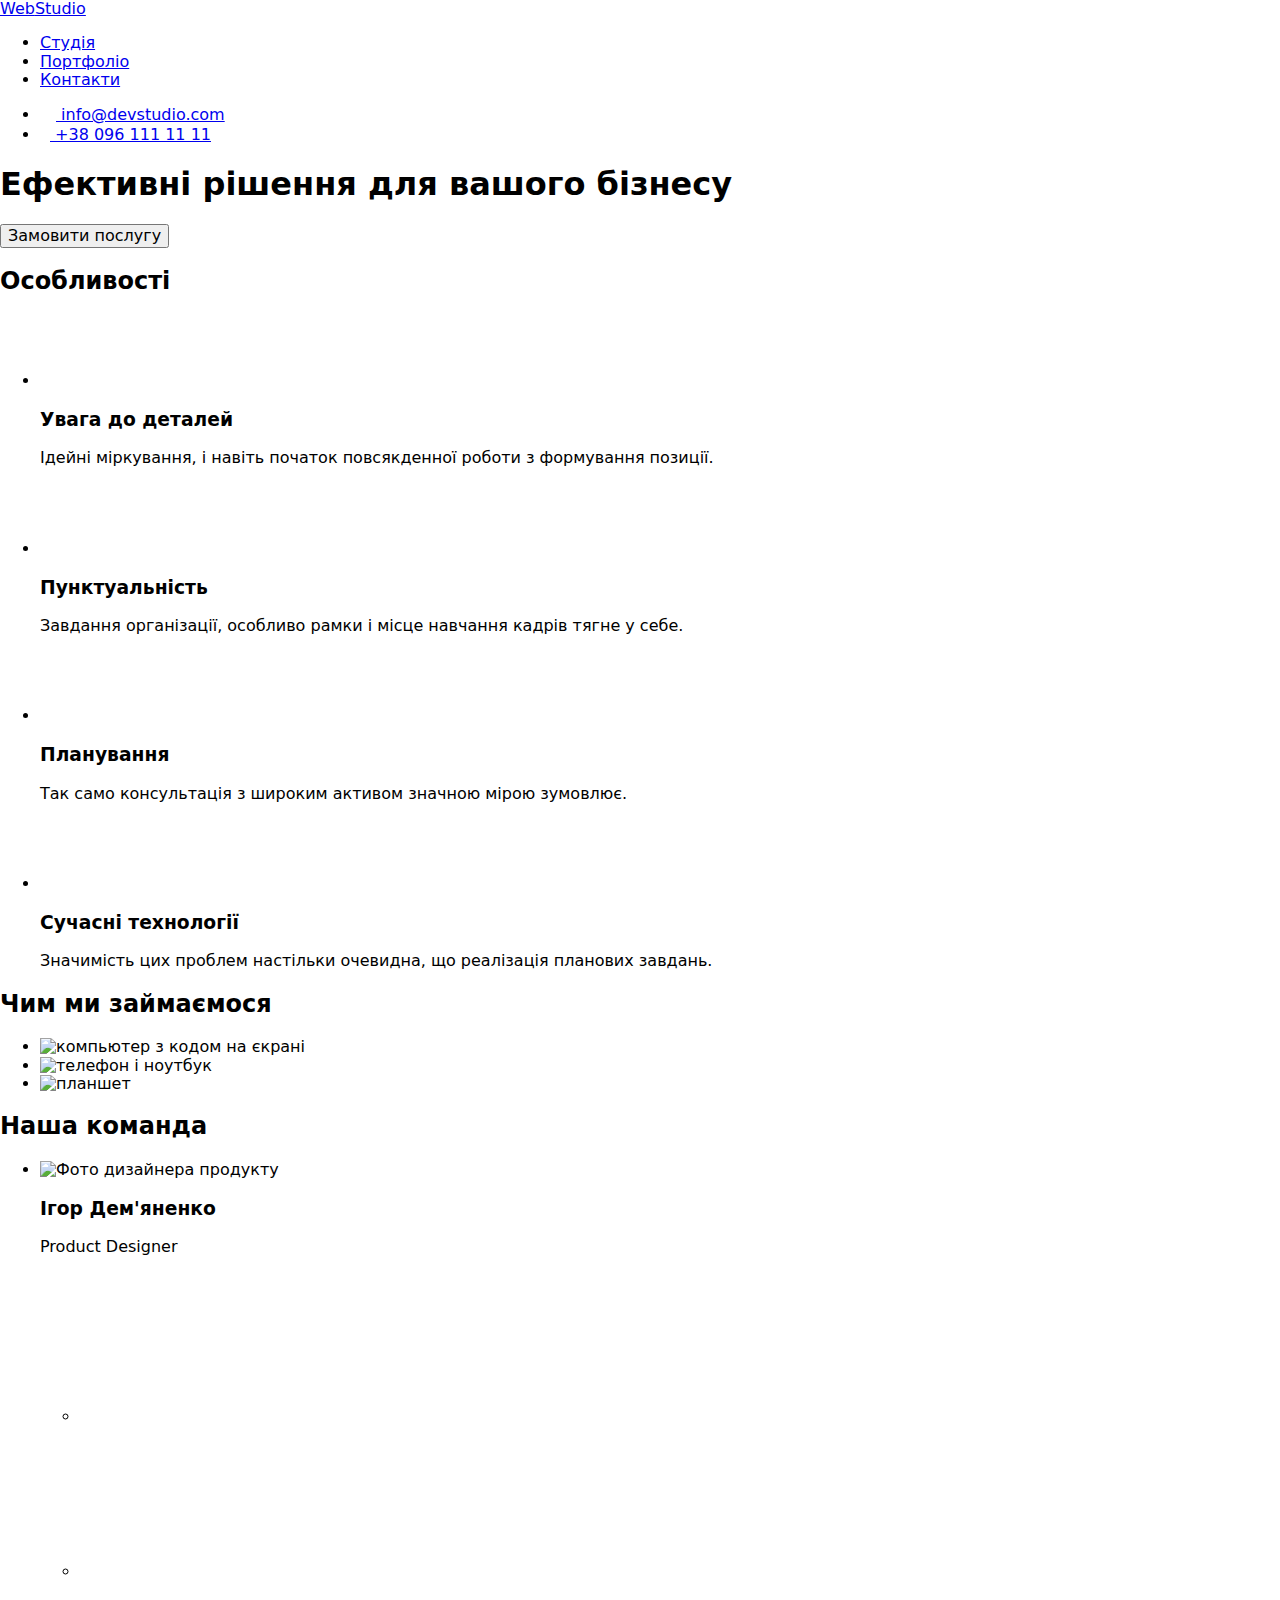
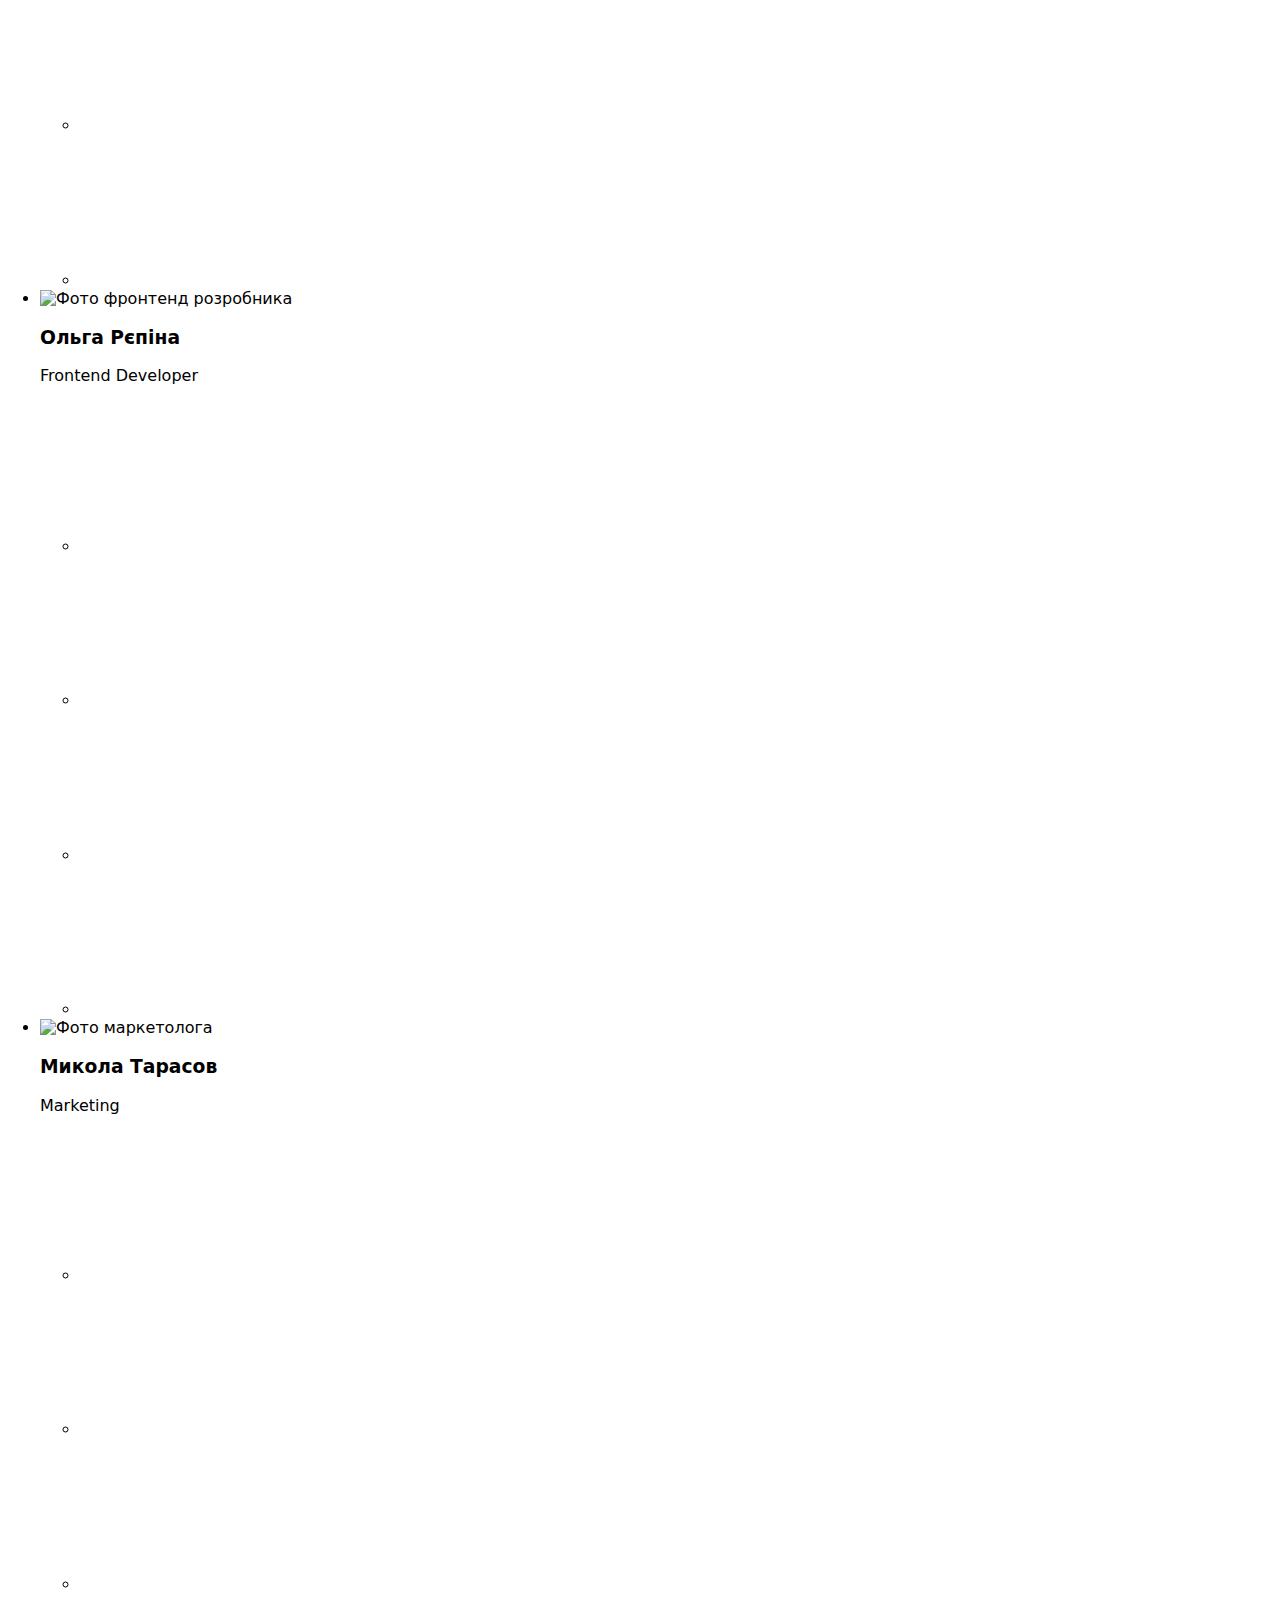
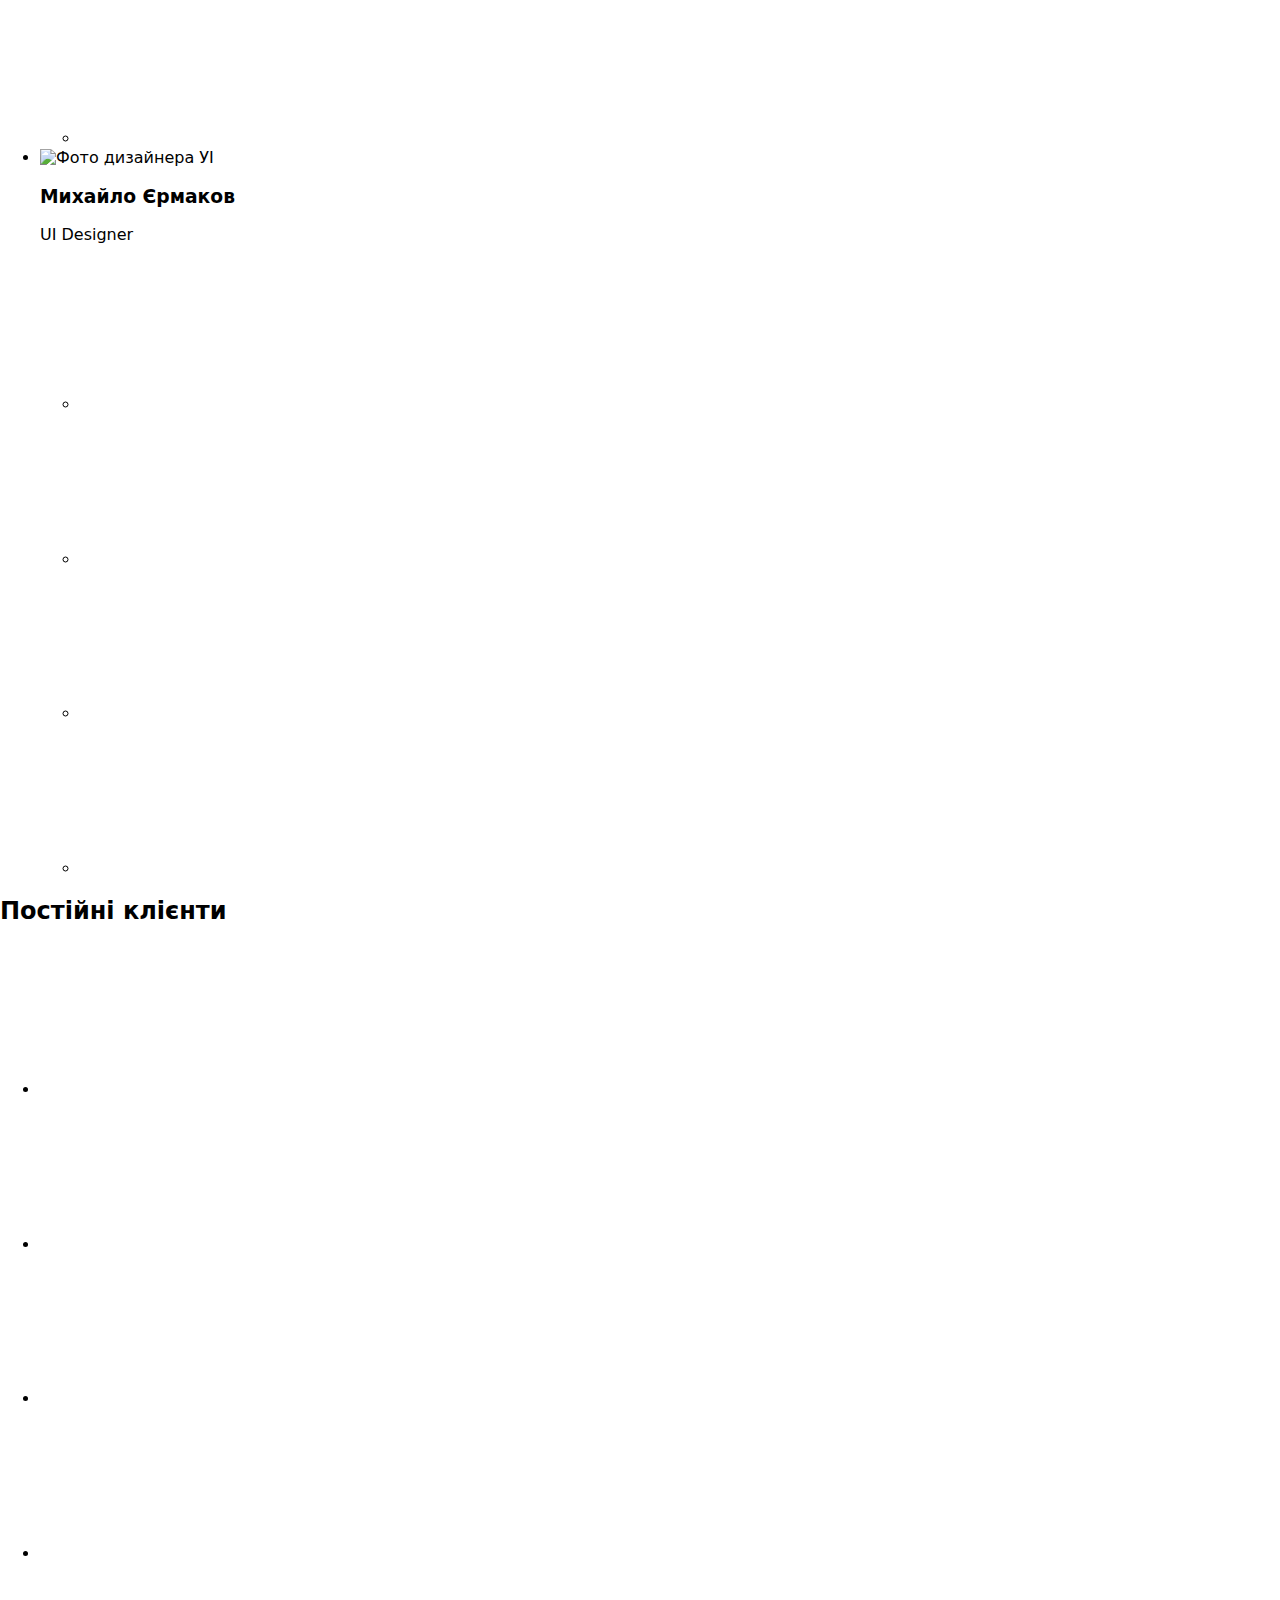
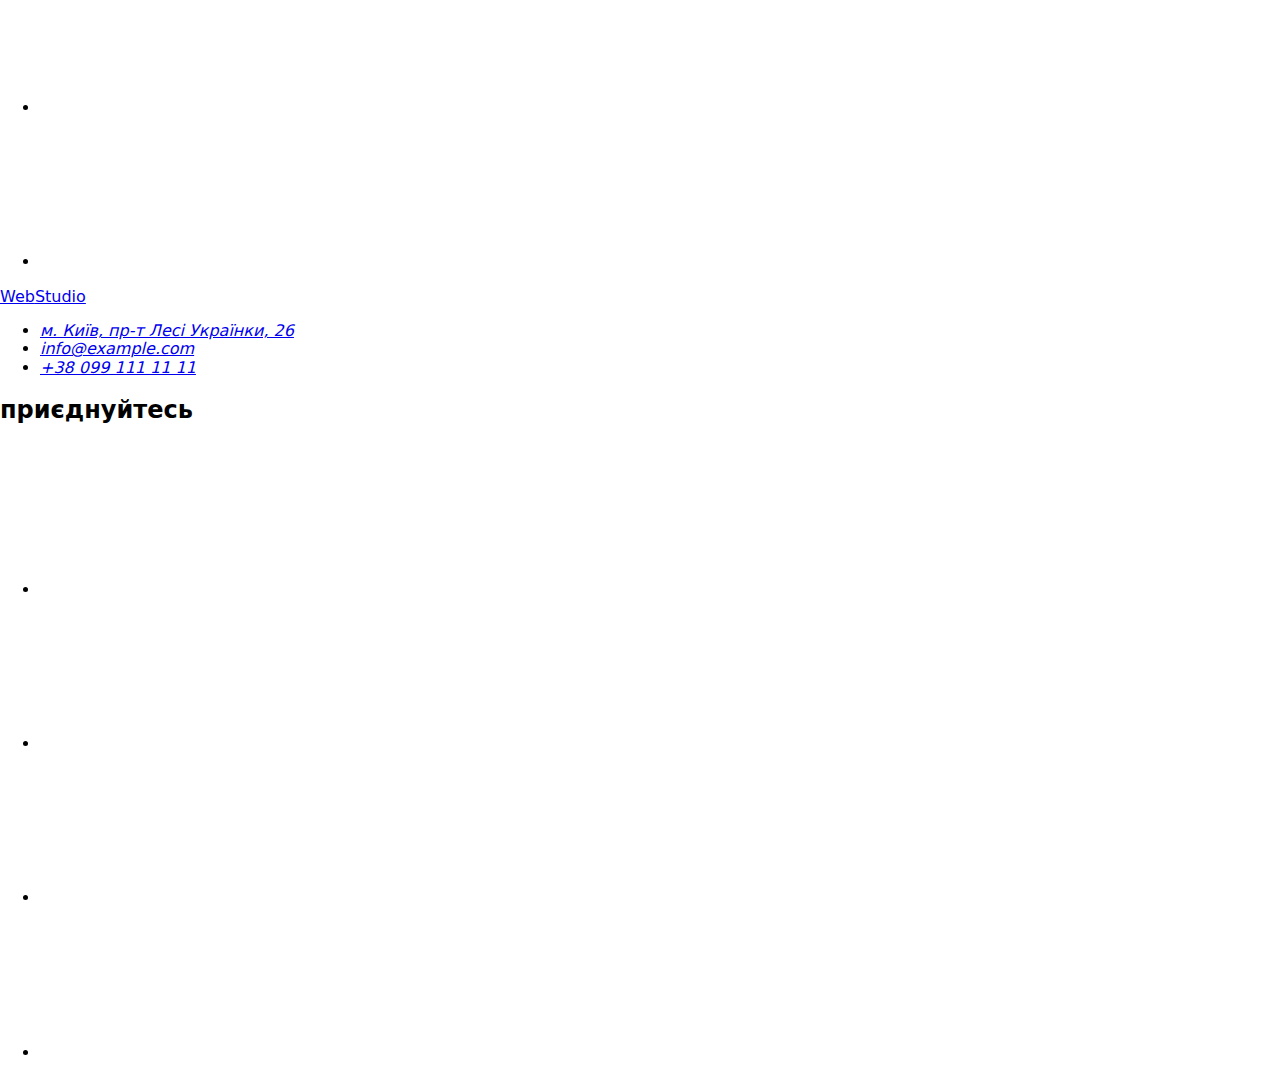
==== index.html @ 5a00d7b2 "Add files via upload" ====
<!DOCTYPE html>
<html lang="uk">
<head>
    <meta charset="UTF-8">
    <meta http-equiv="X-UA-Compatible" content="IE=edge">
    <meta name="viewport" content="width=device-width, initial-scale=1.0">
    <title>Web-studio (Version 2.1)</title>
    <link rel="preconnect" href="https://fonts.googleapis.com">
    <link rel="preconnect" href="https://fonts.gstatic.com" crossorigin>
    <link href="https://fonts.googleapis.com/css2?family=Raleway:wght@700&family=Roboto:wght@400;500;700;900&display=swap" rel="stylesheet">
    <link rel="stylesheet" href="https://cdn.jsdelivr.net/npm/modern-normalize@1.1.0/modern-normalize.min.css">
    <link rel="stylesheet" href="./css/styles.css">
</head>
<body>
    <header class="header-studio">
        <div class="container main-nav">
            <nav class="page-nav">
            <a href="./index.html" class="logo-link logo-header" lang="en">
                <span class="logo-span">Web</span>Studio
            </a>
            <ul class="site-nav list">
                <li class="list-link"> <a href="./index.html" class="link current">Студія</a> </li>
                <li class="list-link"> <a href="./portfolio.html" class="link">Портфоліо</a> </li>
                <li class="list-link"> <a href="#" class="link">Контакти</a> </li>
            </ul>
            </nav>
            <ul class="site-nav list">
                <li class="list-link">
                    <a href="mailo:info@devstudio.com" class="link list-nav">
                        <svg width="16" height="12">
                        <use href="./images/icons.svg#icon-envelope" aria-label="іконка конвертик"></use>
                    </svg>
                    info@devstudio.com
                    </a>
                </li>
                <li class="list-link">
                    <a href="tel:+380961111111" class="link list-nav">
                        <svg width="10" height="16">
                        <use href="./images/icons.svg#icon-smartphone" aria-label="іконка смартфон"></use>
                    </svg> +38 096 111 11 11
                    </a>
                </li>
            </ul>
        </div>
     
    </header>
    <main>
        <section class="hero">
            <div class="container">    
            <h1 class="title">Ефективні рішення для вашого бізнесу</h1>
            <button type="button" class="title-button">Замовити послугу</button>
        </div>    
        </section>
        <!-- Особливості (заголовок відсутній на макеті,схований в css -селектор .visually-hidden) -->
        <section class="section">
            <div class="container">
            <h2 class="section-title visually-hidden">Особливості</h2>
            <ul class="list list-do">
                <li class="list-feature"> 
                    <div class="featuare-icon">
                    <svg class="fetuare-list-icon" width="70" height="70">
                        <use href="./images/icons.svg#icon-antenna" aria-label="іконка антена"></use>
                    </svg>
                    </div>
                    <h3 class="list-title">Увага до деталей</h3>
                    <p class="list-text">
                        Ідейні міркування, і навіть початок повсякденної роботи з формування позиції.
                    </p>
                </li>
                <li class="list-feature">
                    <div class="featuare-icon">
                    <svg class="fetuare-list-icon" width="70" height="70">
                        <use href="./images/icons.svg#icon-clock" aria-label="іконка часи"></use>
                    </svg>
                    </div>
                    <h3 class="list-title">Пунктуальність</h3>
                    <p class="list-text">
                        Завдання організації, особливо рамки і місце навчання кадрів тягне у себе.
                    </p>
                </li>
                <li class="list-feature">
                    <div class="featuare-icon">
                    <svg class="fetuare-list-icon" width="70" height="70">
                        <use href="./images/icons.svg#icon-diagram" aria-label="іконка антена"></use>
                    </svg>
                    </div>
                    <h3 class="list-title">Планування</h3>
                    <p class="list-text">
                        Так само консультація з широким активом значною мірою зумовлює.
                    </p>
                </li>
                <li class="list-feature">
                    <div class="featuare-icon">
                    <svg class="fetuare-list-icon" width="70" height="70">
                        <use href="./images/icons.svg#icon-astronaut" aria-label="іконка астронавт"></use>
                    </svg>
                    </div>
                    <h3 class="list-title">Сучасні технології</h3>
                    <p class="list-text">
                        Значимість цих проблем настільки очевидна, що реалізація планових завдань.
                    </p>
                </li>
            </ul>
            </div>
        </section>
        <!-- Чим займаємося -->
        <section class="section section-do">
            <div class="container">
            <h2 class="section-title">Чим ми займаємося</h2>
            <ul class="list list-do">
                <li class="list-photo">
                    <img src="./images/imgbox1.jpg" alt="компьютер з кодом на єкрані" width="370">
                </li>
                <li class="list-photo">
                    <img src="./images/box2.jpg" alt="телефон і ноутбук" width="370">
                </li>
                <li class="list-photo">
                    <img src="./images/box3.jpg" alt="планшет" width="370">
                </li>
            </ul>
            </div>
        </section>
        <!-- Наша команда -->
        <section class="section section-team">
            <div class="container">
            <h2 class="section-title">Наша команда</h2>
            <ul class="list list-do">
                <li class="list-team">
                        <img src="./images/demjanenko.jpg" alt="Фото дизайнера продукту" width="270">
                        <div class="list-name">
                            <h3 class="list-title-team">Ігор Дем'яненко</h3>
                             <p class="list-text-team" lang="en">Product Designer</p>
                             <ul class="social-list list">
                                <li class="social-list-item">
                                    <a href="#" class="social-list-link">
                                        <svg>
                                            <use href="./images/icons.svg#icon-instagram" aria-label="іконка інстаграма"></use>
                                        </svg>
                                    </a>
                                </li>
                                <li class="social-list-item">
                                    <a href="#" class="social-list-link">
                                        <svg>
                                            <use href="./images/icons.svg#icon-twiter" aria-label="іконка твітера"></use>
                                        </svg>
                                    </a>    
                                </li>
                                <li class="social-list-item">
                                    <a href="#" class="social-list-link">
                                        <svg>
                                            <use href="./images/icons.svg#icon-facebook" aria-label="іконка фейсбука"></use>
                                        </svg>
                                    </a>    
                                </li>
                                <li class="social-list-item">
                                    <a href="#" class="social-list-link">
                                        <svg>
                                            <use href="./images/icons.svg#icon-linkedin" aria-label="іконка линкедіна"></use>
                                        </svg>
                                    </a>    
                                </li>
                             </ul>
                        </div>
                </li>
                <li class="list-team">
                        <img src="./images/repina.jpg" alt="Фото фронтенд розробника" width="270">
                        <div class="list-name">
                            <h3 class="list-title-team">Ольга Рєпіна</h3>
                            <p class="list-text-team" lang="en">Frontend Developer</p>
                            <ul class="social-list list">
                                <li class="social-list-item">
                                    <a href="#" class="social-list-link">
                                        <svg class="social-icon">
                                            <use href="./images/icons.svg#icon-instagram"></use>
                                        </svg>
                                    </a>
                                </li>
                                <li class="social-list-item">
                                    <a href="#" class="social-list-link">
                                        <svg class="social-icon">
                                            <use href="./images/icons.svg#icon-twiter"></use>
                                        </svg>
                                    </a>    
                                </li>
                                <li class="social-list-item">
                                    <a href="#" class="social-list-link">
                                        <svg class="social-icon">
                                            <use href="./images/icons.svg#icon-facebook"></use>
                                        </svg>
                                    </a>    
                                </li>
                                <li class="social-list-item">
                                    <a href="#" class="social-list-link">
                                        <svg class="social-icon">
                                            <use href="./images/icons.svg#icon-linkedin"></use>
                                        </svg>
                                    </a>    
                                </li>
                             </ul>
                        </div>
                </li>
                <li class="list-team">
                        <img src="./images/tarasov.jpg" alt="Фото маркетолога" width="270">
                        <div class="list-name">
                            <h3 class="list-title-team">Микола Тарасов</h3>
                            <p class="list-text-team" lang="en">Marketing</p>
                             <ul class="social-list list">
                                <li class="social-list-item">
                                    <a href="#" class="social-list-link">
                                        <svg class="social-icon">
                                            <use href="./images/icons.svg#icon-instagram"></use>
                                        </svg>
                                    </a>
                                </li>
                                <li class="social-list-item">
                                    <a href="#" class="social-list-link">
                                        <svg class="social-icon">
                                            <use href="./images/icons.svg#icon-twiter"></use>
                                        </svg>
                                    </a>    
                                </li>
                                <li class="social-list-item">
                                    <a href="#" class="social-list-link">
                                        <svg class="social-icon">
                                            <use href="./images/icons.svg#icon-facebook"></use>
                                        </svg>
                                    </a>    
                                </li>
                                <li class="social-list-item">
                                    <a href="#" class="social-list-link">
                                        <svg class="social-icon">
                                            <use href="./images/icons.svg#icon-linkedin"></use>
                                        </svg>
                                    </a>    
                                </li>
                             </ul>                            
                        </div>
                </li>
                <li class="list-team">
                        <img src="./images/ermakov.jpg" alt="Фото дизайнера УІ" width="270">
                        <div class="list-name">
                            <h3 class="list-title-team">Михайло Єрмаков</h3>
                            <p class="list-text-team" lang="en">UI Designer</p>
                             <ul class="social-list list">
                                <li class="social-list-item">
                                    <a href="#" class="social-list-link">
                                        <svg class="social-icon">
                                            <use href="./images/icons.svg#icon-instagram"></use>
                                        </svg>
                                    </a>
                                </li>
                                <li class="social-list-item">
                                    <a href="#" class="social-list-link">
                                        <svg class="social-icon">
                                            <use href="./images/icons.svg#icon-twiter"></use>
                                        </svg>
                                    </a>    
                                </li>
                                <li class="social-list-item">
                                    <a href="#" class="social-list-link">
                                        <svg class="social-icon">
                                            <use href="./images/icons.svg#icon-facebook"></use>
                                        </svg>
                                    </a>    
                                </li>
                                <li class="social-list-item">
                                    <a href="#" class="social-list-link">
                                        <svg class="social-icon">
                                            <use href="./images/icons.svg#icon-linkedin"></use>
                                        </svg>
                                    </a>    
                                </li>
                             </ul>                            
                        </div>
                </li>
            </ul>
            </div>
        </section>
        <!-- Постійні кліенти -->
        <section class="section">
            <div class="container">
                <h2 class="section-title">Постійні клієнти</h2>
                <ul class="list list-do">
                    <li class="list-client-icon">
                        <a href="#" class="link-icon-client">
                            <svg class="client-ikon">
                                <use href="./images/icons.svg#icon-client1" aria-label="іконка кліента"></use>
                            </svg>
                        </a>
                    </li>
                    <li class="list-client-icon">
                        <a href="#" class="link-icon-client">
                            <svg class="client-ikon">
                                <use href="./images/icons.svg#icon-client2" aria-label="іконка кліента"></use>
                            </svg>
                        </a>
                    </li>
                    <li class="list-client-icon">
                        <a href="#" class="link-icon-client">
                            <svg class="client-ikon">
                                <use href="./images/icons.svg#icon-client3" aria-label="іконка кліента"></use>
                            </svg>
                        </a>
                    </li>
                    <li class="list-client-icon">
                        <a href="#" class="link-icon-client">
                            <svg class="client-ikon">
                                <use href="./images/icons.svg#icon-client4" aria-label="іконка кліента"></use>
                            </svg>
                        </a>
                    </li>
                    <li class="list-client-icon">
                        <a href="#" class="link-icon-client">
                            <svg class="client-ikon">
                                <use href="./images/icons.svg#icon-client5" aria-label="іконка кліента"></use>
                            </svg>
                        </a>
                    </li>
                    <li class="list-client-icon">
                        <a href="#" class="link-icon-client">
                            <svg class="client-ikon">
                                <use href="./images/icons.svg#icon-client6" aria-label="іконка кліента"></use>
                            </svg>
                        </a>
                    </li>
                </ul>
            </div>
        </section>
    </main>
    <footer class="footer">
        <div class="container content-footer">
            <!-- <div class="content-footer">   -->
                <div>
                    <a href="./index.html" class="logo-link logo-footer" lang="en">
                        <span class="logo-text"><span class="logo-span">Web</span>Studio</span>
                    </a>
                    <address>
                        <ul class="list">
                            <li class="list-link-footer">
                                <a href="https://goo.gl/maps/eBPXnMXbjHiN4jMv5" target="_blank" rel="noopener noreferrer nofollow" class="link-address mail-address">
                                м. Київ, пр-т Лесі Українки, 26</a>
                                
                            </li>
                            <li class="list-link-footer">
                                <a href="mailto:info@example.com" class="link-address link-address-active">info@example.com</a> 
                            </li>
                            <li class="list-link-footer">
                                <a href="tel:+380991111111" class="link-address link-address-active">+38 099 111 11 11</a>
                            </li>
                        </ul>                                                    
                    </address>
                </div>
                <div>
                    <h2 class="social-net-title">приєднуйтесь</h2>
                    <ul class="social-list-footer list">
                    <li class="social-list-item">
                        <a href="#" class="social-link-footer">
                            <svg class="social-icon-footer">
                                <use href="./images/icons.svg#icon-instagram"></use>
                            </svg>
                        </a>
                    </li>
                    <li class="social-list-item">
                        <a href="#" class="social-link-footer">
                            <svg class="social-icon-footer">
                                <use href="./images/icons.svg#icon-twiter"></use>
                            </svg>
                        </a>    
                    </li>
                    <li class="social-list-item">
                        <a href="#" class="social-link-footer">
                            <svg class="social-icon-footer">
                                <use href="./images/icons.svg#icon-facebook"></use>
                            </svg>
                        </a>    
                    </li>
                    <li class="social-list-item">
                        <a href="#" class="social-link-footer">
                            <svg class="social-icon-footer">
                                <use href="./images/icons.svg#icon-linkedin"></use>
                            </svg>
                        </a>    
                    </li>
                    </ul>                            
                </div>
            <!-- </div> -->
        </div> 
    </footer>
</body>
</html>
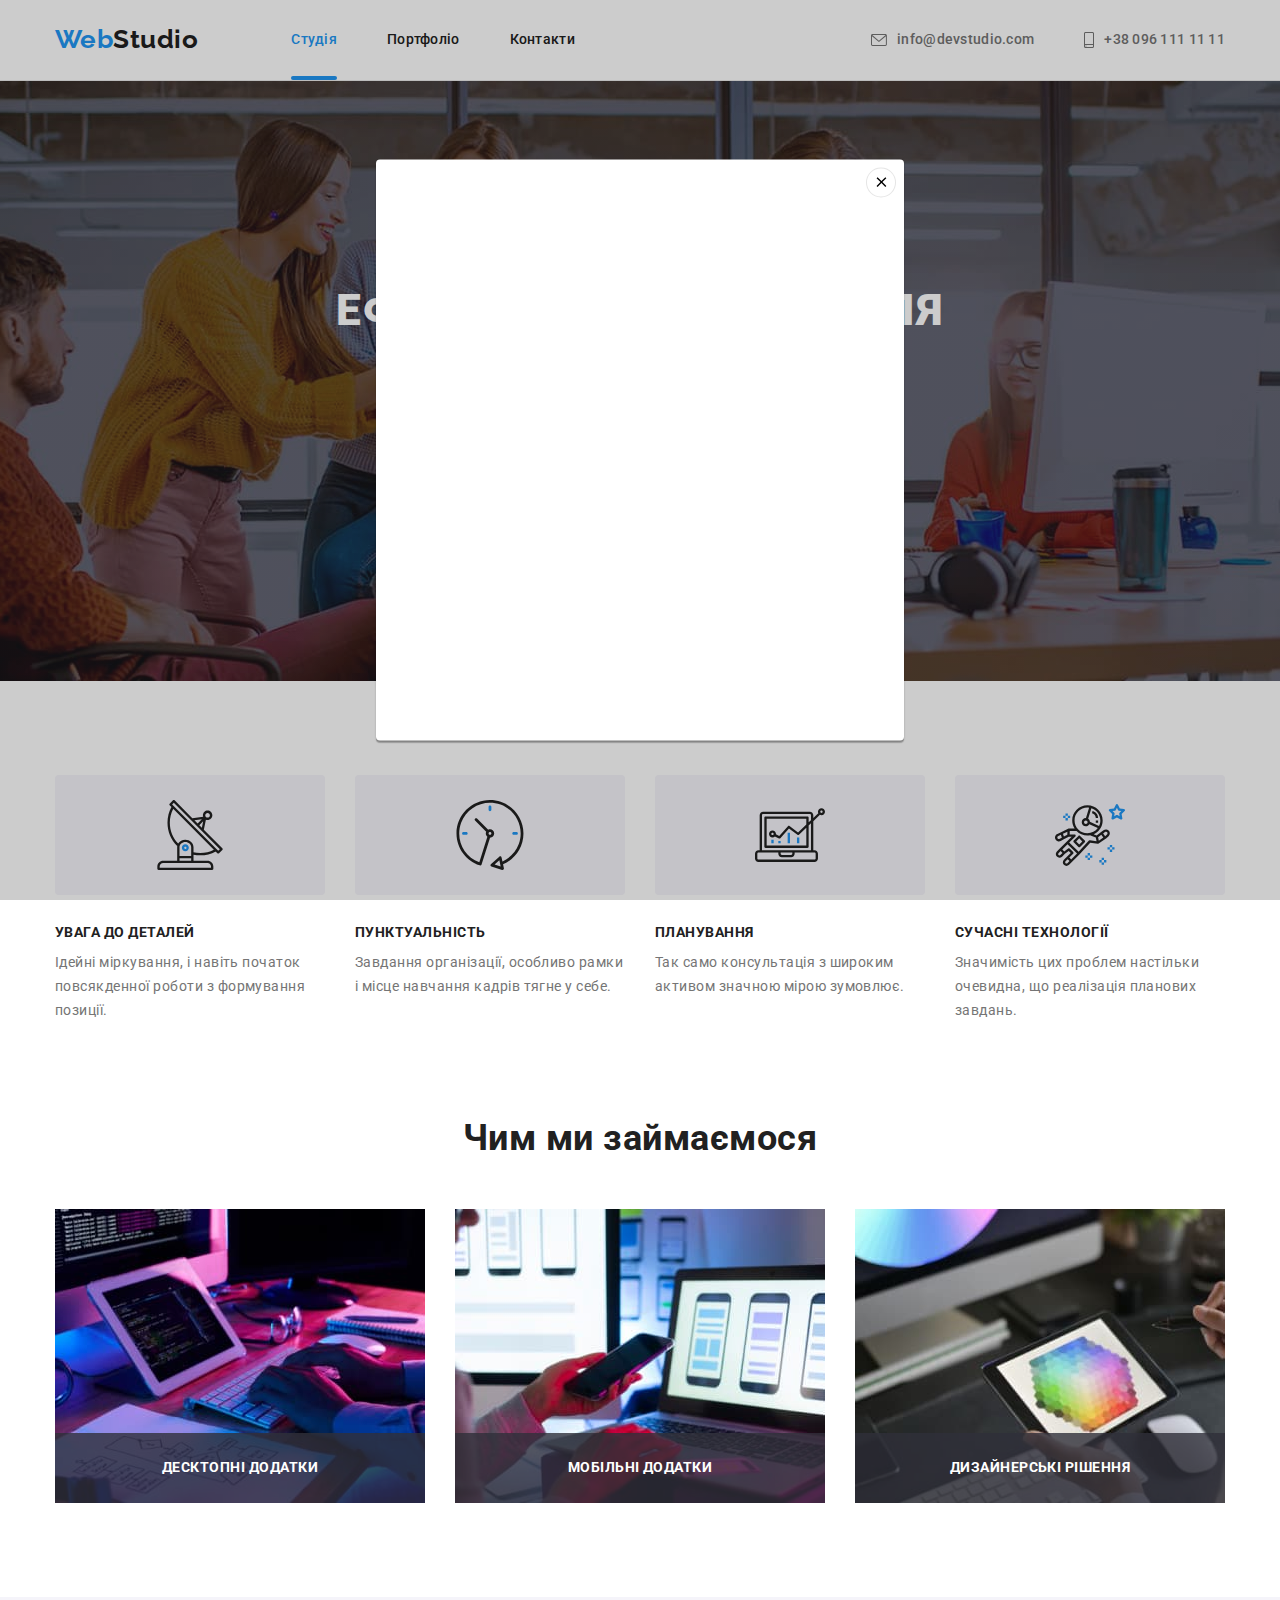
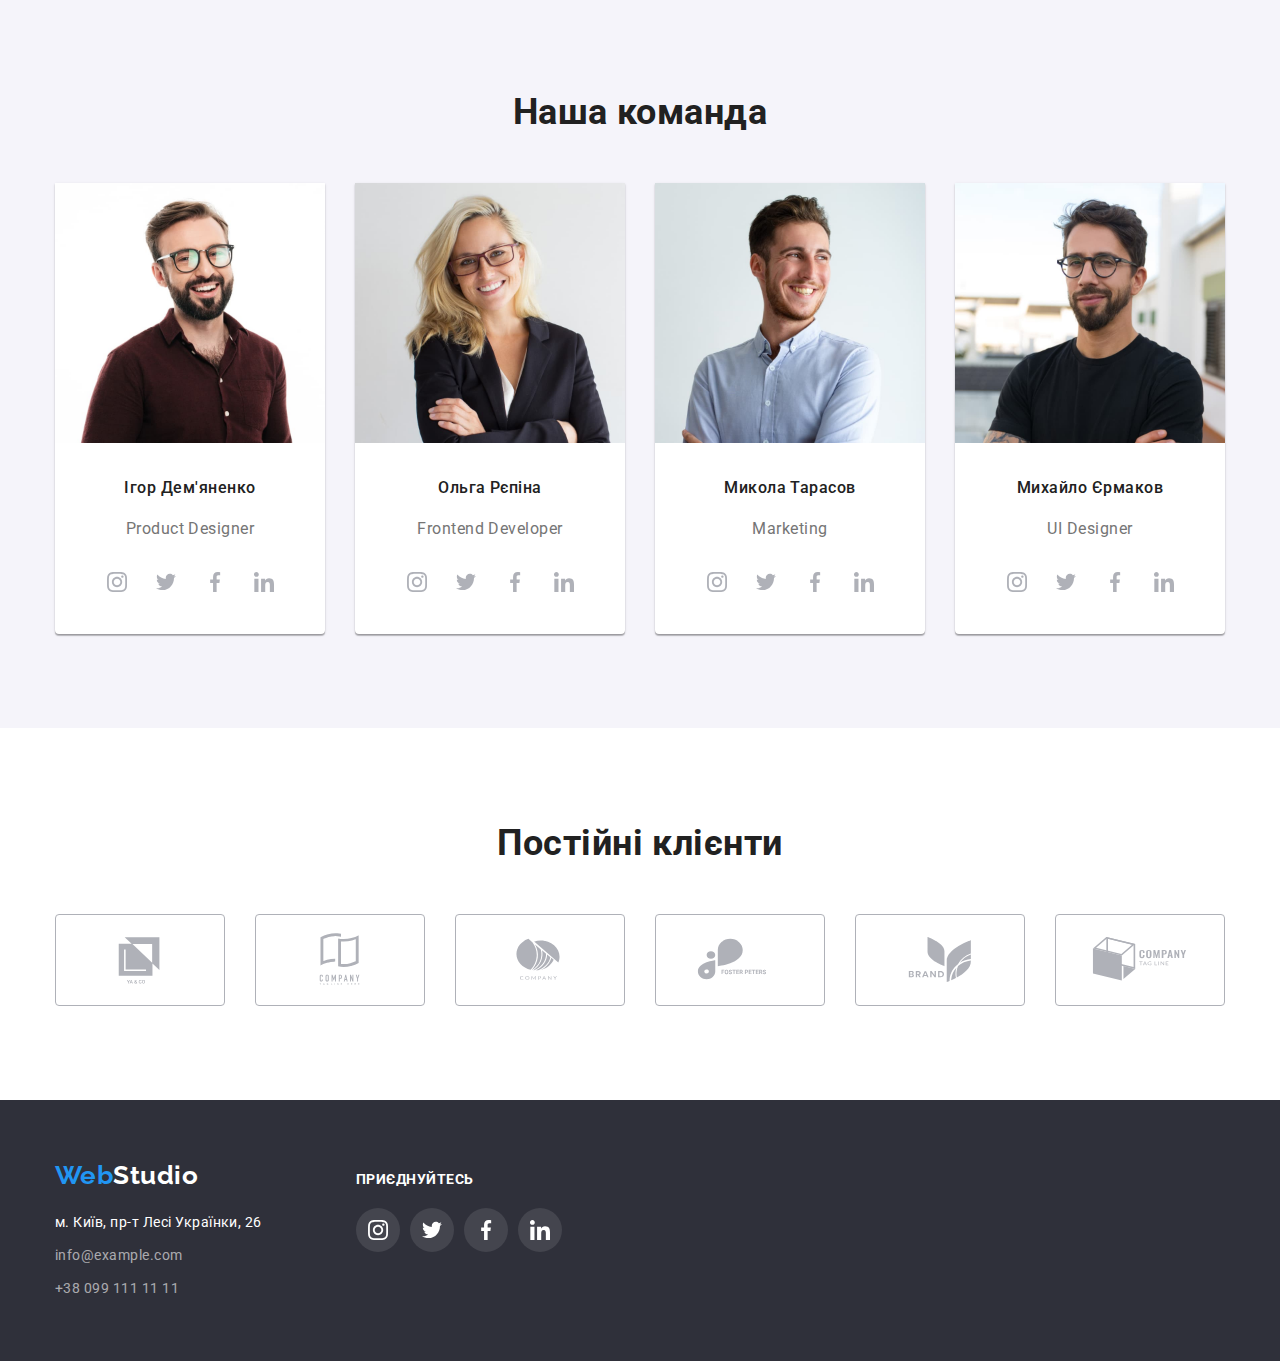
==== commit 41173d98: "done hw05" ====
--- a/index.html
+++ b/index.html
@@ -48,7 +48,7 @@
         <section class="hero">
             <div class="container">    
             <h1 class="title">Ефективні рішення для вашого бізнесу</h1>
-            <button type="button" class="title-button">Замовити послугу</button>
+            <button type="button" class="title-button" data-modal-open>Замовити послугу</button>
         </div>    
         </section>
         <!-- Особливості (заголовок відсутній на макеті,схований в css -селектор .visually-hidden) -->
@@ -110,12 +110,21 @@
             <ul class="list list-do">
                 <li class="list-photo">
                     <img src="./images/imgbox1.jpg" alt="компьютер з кодом на єкрані" width="370">
+                    <div class="list-box">
+                        <p class="list-box-text">Десктопні додатки</p>
+                    </div>
                 </li>
                 <li class="list-photo">
                     <img src="./images/box2.jpg" alt="телефон і ноутбук" width="370">
+                    <div class="list-box">
+                        <p class="list-box-text">Мобільні додатки</p>
+                    </div>
                 </li>
                 <li class="list-photo">
                     <img src="./images/box3.jpg" alt="планшет" width="370">
+                    <div class="list-box">
+                        <p class="list-box-text">Дизайнерські рішення</p>
+                    </div>
                 </li>
             </ul>
             </div>
@@ -326,6 +335,7 @@
                 </ul>
             </div>
         </section>
+        
     </main>
     <footer class="footer">
         <div class="container content-footer">
@@ -386,5 +396,15 @@
             <!-- </div> -->
         </div> 
     </footer>
+    <div class="backdrop" data-modal>
+        <div class="modal">
+            <button type="button" class="button-modal-close" data-modal-close>
+                <svg class="icon-close">
+                    <use href="./images/icons.svg#icon-close-black" aria-label="кнопка хрестик"></use>
+                </svg>
+            </button>
+        </div>
+    </div>
+<script src="./js/modal.js"></script>    
 </body>
 </html>--- a/css/styles.css
+++ b/css/styles.css
@@ -0,0 +1,656 @@
+:root{
+  --basic-text-color:#757575;
+  --title-text-color:#212121;
+  --secondary-text-color:#FFFFFF;
+  --accent-color:#2196F3;
+  --primary-bg-color:#FFFFFF;
+  --basic-background-color:#F5F5F5;
+  --secondary-background-color:#F5F4FA;
+  --accent-background-color:#2F303A;
+  --active-bg-color:#188CEB;
+  --basic-border-color: #AFB1B8; 
+}
+
+  body{
+    font-family: 'Roboto', sans-serif;
+    letter-spacing: 0.03em;
+    color: var(--basic-text-color);
+    background:var(--primary-bg-color);
+  }
+
+  h1,
+  h2,
+  h3,
+  p,
+  ul{
+    margin-top: 0;
+    margin-bottom: 0;
+  }
+
+  ul{
+    padding: 0;
+  }
+
+  img {
+    display: block;
+    max-width: 100%;
+    height: auto;
+}
+
+ .container{
+  width: 1200px;
+  padding-right: 15px;
+  padding-left: 15px;
+  margin-right: auto;
+  margin-left: auto;
+}
+
+.section{
+  padding-top: 94px;
+  padding-bottom: 94px;
+}
+
+  .list{
+    list-style: none;
+
+  }
+
+/* Стилі заголовка  */
+  .header-studio{
+   border-bottom: 1px solid #ECECEC; 
+  }
+
+  .logo-header{
+    padding-top: 24px;
+    padding-bottom: 25px;
+    margin-right: 93px;
+    color: var(--title-text-color); 
+  }
+
+  .logo-link{  
+    display: inline-block;
+    font-family: 'Raleway',sans-serif;
+    font-weight: 700;
+    font-size: 26px;
+    line-height: 1.2;
+    text-decoration: none;
+  } 
+
+  .logo-span{
+    color: var(--accent-color);
+  }
+  .main-nav{
+    display: flex;
+    justify-content: space-between;
+    align-items: center;
+    /* border-bottom: 1px solid #ECECEC;   */
+  }
+
+  .page-nav{
+    display: flex;
+  }
+
+  .site-nav{
+    display: flex;
+    align-items: center;
+  }
+  
+   .site-nav>.list-link:not(:last-child){
+    margin-right: 50px;
+  }
+
+   .site-nav .link{
+    display: inline-block;
+    padding-top: 32px;
+    padding-bottom: 32px;
+    font-weight: 500;
+    font-size: 14px;
+    line-height: 1.14;
+    letter-spacing: 0.02em;
+    color: var(--title-text-color); 
+    text-decoration: none;
+    transition: color 250ms cubic-bezier(0.4, 0, 0.2, 1);
+  } 
+
+  .site-nav .list-nav{
+    display: flex;
+    align-items: center;
+    gap: 10px;
+    color: var(--basic-text-color); 
+    fill: currentColor;
+  }
+
+  .site-nav .link:hover,
+  .site-nav .link:focus
+  {
+    color: var(--accent-color);
+  }
+
+  .site-nav .link.current{
+    color: var(--accent-color);
+  }
+
+  .list-link{
+    position: relative;
+  }
+
+  .site-nav .link.current::after{  /*HW 05  */
+    display: inline-block;
+    position: absolute;
+    left: 0;
+    bottom: 0;
+    content:'';
+    width: 100%;
+    height: 4px;
+    background-color: var(--accent-color);
+    border-radius: 2px;
+  }
+  
+  /*HW 04  */
+
+      /* Стилі секцій */
+  .hero{
+    max-width: 1600px;
+    height: 600px;
+    padding-top: 200px;
+    padding-bottom: 280px;
+    margin: 0 auto;
+    background-image: linear-gradient(to left,rgba(47, 48, 58, 0.4),rgba(47, 48, 58, 0.4)), url('../images/imghero.jpg');
+    background-color: var(--accent-background-color);
+    background-position: center;
+    background-repeat: no-repeat;
+    background-size: cover;     
+  } 
+
+  .title{   
+    width: 696px;
+    margin-right: auto;
+    margin-left: auto;
+    margin-bottom: 30px;
+
+    font-weight: 900;
+    font-size: 44px;
+    line-height: 1.36;
+    text-align: center;
+    letter-spacing: 0.06em;
+    text-transform: uppercase;
+    color: var(--secondary-text-color);
+  }
+
+  .title-button{
+    display: flex;
+    justify-content: center;
+    align-items: center;
+    width: 216px;
+    height: 50px;
+    margin-right: auto;
+    margin-left: auto;
+    border: 0;
+
+    font-family: inherit;
+    font-weight: 700;
+    font-size: 16px;
+    line-height: 1.9;
+    
+    text-align: center;
+    letter-spacing: 0.06em;
+    color: var(--secondary-text-color);
+    background-color: var(--accent-color);
+    box-shadow: 0px 4px 4px rgba(0, 0, 0, 0.15);
+    border-radius: 4px;
+    cursor: pointer; 
+    transition: background-color 250ms cubic-bezier(0.4, 0, 0.2, 1);
+  }
+
+  .title-button:hover,
+  .title-button:focus{
+   background-color:var(--active-bg-color);
+  }
+
+  /* Секція Особливості */
+  .visually-hidden {
+    position: absolute;
+    white-space: nowrap;
+    width: 1px;
+    height: 1px;
+    overflow: hidden;
+    border: 0;
+    padding: 0;
+    clip: rect(0 0 0 0);
+    clip-path: inset(50%);
+    margin: -1px;
+  }
+
+  .list-do{
+    display: flex;
+    justify-content: space-between;
+  }
+
+  .list-feature:not(:last-child){
+    margin-right: 30px;
+  }
+  .list-feature{
+    min-width: 270px;
+}
+ .list-title{
+    margin-bottom: 10px;
+    font-weight: 700;
+    font-size: 14px;
+    line-height: 1.14;
+    text-transform: uppercase;
+    color: var(--title-text-color);
+}
+
+.list-text{
+  font-size: 14px;
+  line-height: 1.71;
+}
+
+.featuare-icon{
+  display: flex;
+  justify-content: center;
+  align-items: center;
+  width: 270px;
+  height: 120px;
+  margin-bottom: 30px;
+  background: var(--secondary-background-color);
+  border-radius: 4px;
+
+}
+
+.fetuare-list-icon{
+  display:block;
+  margin-left: auto;
+  margin-right: auto;
+}
+
+/* Секція Чим займаємося */
+.section-do{
+  padding-top: 0;
+}
+ .section-title{
+  margin-bottom: 50px;
+  font-weight: 700;
+  font-size: 36px;
+  line-height: 1.17;
+  text-align: center;
+  color: var(--title-text-color);
+}
+
+.list-photo:not(:last-child){
+  margin-right: 30px;
+  max-width: 370px;
+  }
+
+ .list-photo{
+  position: relative;
+ }
+
+  .list-box{
+    position: absolute;
+    left: 0;
+    bottom: 0;
+    width: 100%;
+    height: 70px;
+    background: rgba(47, 48, 58, 0.8);
+  }
+
+  .list-box-text{
+    padding: 27px 0;
+    font-weight: 700;
+    font-size: 14px;
+    line-height: 1.14;
+    text-align: center;
+    text-transform: uppercase;
+    color: var(--primary-bg-color);
+  }
+
+/* Секція Наша команда */
+  .section-team{
+  background: var(--secondary-background-color);
+  }
+
+  .list-team{
+    background:var(--primary-bg-color);
+    box-shadow: 0px 1px 3px rgba(0, 0, 0, 0.12), 0px 1px 1px rgba(0, 0, 0, 0.14), 0px 2px 1px rgba(0, 0, 0, 0.2);
+    border-radius: 0px 0px 4px 4px;  
+  }
+
+  .list-team:not(:last-child){
+    margin-right: 30px;
+    max-width: 270px;
+  }
+
+  .list-name{
+    padding: 30px;
+  }
+
+ .list-title-team{
+    margin-bottom: 10px;
+    font-weight: 500;
+    font-size: 16px;
+    line-height: 1.9;
+    text-align: center;
+    color: var(--title-text-color);
+}
+
+  .list-text-team{
+    font-size: 16px;
+    line-height: 1.9;
+    text-align: center;
+  }
+
+  .social-list{
+    display: flex;
+    justify-content: center;
+    align-items: center;
+    gap: 5px;
+    margin-top: 16px;
+  }
+  
+  .social-list-item{
+    width: 44px;
+    height: 44px;
+  }
+
+  .social-list-link{
+    display: flex;
+    width: 100%;
+    height: 100%;
+    color: #AFB1B8;
+    background-color: var(--secondary-text-color);
+    border-radius: 50%;
+    fill: currentColor;  
+    transition: color 250ms cubic-bezier(0.4, 0, 0.2, 1), background-color 250ms cubic-bezier(0.4, 0, 0.2, 1);
+  }
+
+  .social-list-link:hover,
+  .social-list-link:focus{
+    color: var(--primary-bg-color);
+    background-color: var(--accent-color);
+  }
+
+ /* Стилі Постійні кліенти */
+
+  .list-client-icon{
+    width: 170px;
+    height: 92px;
+  }
+
+  .list-client-icon:not(:last-child){
+   margin-right: 30px;
+  }
+
+  .link-icon-client{
+    display: flex;
+    align-items: center;
+    justify-content: center;
+    width: 100%;
+    height: 100%;
+    border: 1px solid  var(--basic-border-color);
+    border-radius: 4px;
+    color: var(--basic-border-color);
+    fill: currentColor;
+    transition: color 250ms cubic-bezier(0.4, 0, 0.2, 1), border-color 250ms cubic-bezier(0.4, 0, 0.2, 1), fill 250ms cubic-bezier(0.4, 0, 0.2, 1);
+  }
+
+  .client-ikon{
+    width: 106px;
+    height: 60px;
+  }
+
+  .link-icon-client:hover,
+  .link-icon-client:focus{
+    color: var(--accent-color);
+    border-color: var(--accent-color);
+  }
+
+  /* Стилі Наші роботи Портфоліо  */
+
+  .list-btn{
+    display: flex;
+    justify-content: center;
+    align-items: center;
+    margin-bottom: 50px;
+  }
+
+  .list-btn-filter:not(:last-child){
+    margin-right: 8px;
+  }
+
+  .button{
+    padding-top: 6px;
+    padding-right: 22px;
+    padding-bottom: 6px;
+    padding-left: 22px;
+    border: 1px solid transparent;
+    border-radius: 4px;
+    font-family: inherit;
+    font-weight: 500;
+    font-size: 16px;
+    line-height: 1.62;
+    text-align: center;
+    color: var(--title-text-color) ;
+    background-color: var(--secondary-background-color);
+    cursor: pointer;
+    box-shadow: none;
+    transition: color 250ms cubic-bezier(0.4, 0, 0.2, 1), background-color 250ms cubic-bezier(0.4, 0, 0.2, 1), box-shadow 250ms cubic-bezier(0.4, 0, 0.2, 1);
+  }
+
+    .button.primary{
+    color:var(--secondary-text-color);
+    background: var(--accent-color);   
+    }
+    
+    .button:hover,
+    .button:focus{
+    color:var(--secondary-text-color);
+    background: var(--accent-color);
+    box-shadow: 0px 3px 1px rgba(0, 0, 0, 0.1), 0px 1px 2px rgba(0, 0, 0, 0.08), 0px 2px 2px rgba(0, 0, 0, 0.12);
+    border-radius: 4px;
+  } 
+  .case-cards{
+    display: flex;
+    flex-wrap: wrap;
+    justify-content: space-between;
+    gap:30px;
+  }
+
+  .card{
+    max-width: 370px;
+    flex-basis: calc((100% - 60px)/3);   
+  }
+
+  .card-sign{
+    padding-right: 24px;
+    padding-left: 24px;
+    padding-top: 20px;
+    padding-bottom: 20px;
+    border: 1px solid #EEEEEE;
+    border-top: 0;
+    background: var(--primary-bg-color);
+  }
+
+  .link-card{
+    display:inline-block;
+    text-decoration: none;
+    color: inherit;
+    box-shadow: none;
+    transition: box-shadow 250ms cubic-bezier(0.4, 0, 0.2, 1);
+  }
+
+  .link-card:hover,
+  .link-card:focus{
+    box-shadow: 0px 1px 1px rgba(0, 0, 0, 0.12), 0px 4px 4px rgba(0, 0, 0, 0.06), 1px 4px 6px rgba(0, 0, 0, 0.16);
+  }
+
+  .list-works{
+    margin-bottom: 4px;
+    font-weight: 700;
+    font-size: 18px;
+    line-height: 2;
+    letter-spacing: 0.06em;
+    color: var(--title-text-color);
+  }
+
+  .list-text-work{
+    font-size: 16px;
+    line-height: 1.88;
+  }
+
+  .card-box{
+    position: relative;
+    overflow: hidden;
+  }
+
+  .card-overlay{
+    position: absolute;
+    top: 0;
+    left: 0;
+    width: 100%;
+    height: 100%;
+    padding: 63px 24px;
+    font-size: 18px;
+    line-height: 1.56;
+    color: var(--secondary-text-color);
+    background: rgba(33, 150, 243, 0.9);
+    transform: translateY(100%);
+    transition: transform 250ms cubic-bezier(0.4, 0, 0.2, 1);
+    margin-top: 1px;
+  }
+
+  .card-box:hover .card-overlay,
+  .card-box:focus .card-overlay{
+    transform: translateY(0);
+  }
+
+  /* Стилі футера  */
+
+  .footer{
+    padding-top: 60px;
+    padding-bottom: 60px;
+    background-color: var(--accent-background-color);
+  }
+
+  .logo-footer{
+    margin-bottom: 20px;
+  }
+
+  .link-address{
+    display:inline-block;
+    font-style: normal;
+    font-size: 14px;
+    line-height: 1.71;
+    color: rgba(255 255 255 / .6);
+    text-decoration: none;
+    transition: color 1250ms cubic-bezier(0.4, 0, 0.2, 1);
+  }
+
+  .logo-link>.logo-text,
+  .mail-address{
+  color: var(--secondary-text-color);
+ }
+
+   .list-link-footer:not(:last-child){
+    margin-bottom: 9px;
+  }
+
+  .link-address-active:hover,
+  .link-address-active:focus{
+    color: var(--accent-color);
+}
+  .content-footer{
+    display: flex;
+    align-items: baseline;
+    gap: 94px;
+  }
+
+  .social-net-title{
+    margin-bottom: 20px;
+    font-weight: 700;
+    font-size: 14px;
+    line-height: 1.14;
+    text-transform: uppercase;
+    color: var(--primary-bg-color);   
+  }
+
+  .social-list-footer{
+    display: flex;
+    justify-content: flex-start;
+    align-items: center;
+    gap: 10px;    
+  }
+
+  .social-link-footer{
+    display: flex;
+    width: 100%;
+    height: 100%;
+    background-color: rgba(255, 255, 255, 0.1);
+    border-radius: 50%;
+    transition: background-color 250ms cubic-bezier(0.4, 0, 0.2, 1);
+  }
+
+  .social-icon-footer{
+    fill: var(--secondary-text-color);
+  } 
+
+  .social-link-footer:hover,
+  .social-link-footer:focus{
+    background-color: var(--accent-color);
+  }
+
+  /*HW 05  */
+  .backdrop{
+    position: fixed;
+    top: 0;
+    left: 0;
+    background-color:rgba(0, 0, 0, 0.2);
+    width: 100%;
+    height: 100%;
+    z-index: 100; 
+    opacity: 1;
+    visibility: visible;
+    pointer-events: auto;   
+    transform: scale(1);
+    transition: transform 250ms cubic-bezier(0.4, 0, 0.2, 1), opacity 250ms cubic-bezier(0.4, 0, 0.2, 1), visibility 250ms ease-in-out;
+  }
+
+  .backdrop.is-hidden{
+    opacity: 0;
+    visibility: hidden;
+    pointer-events: none;
+    transform: scale(0);
+  }
+
+  .modal{
+    position: absolute;
+    top: 50%;
+    left: 50%;
+    transform: translate(-50%,-50%);
+    width: 528px;
+    height: 581px;
+    background: var(--primary-bg-color);
+    box-shadow: 0px 1px 3px rgba(0, 0, 0, 0.12), 0px 1px 1px rgba(0, 0, 0, 0.14), 0px 2px 1px rgba(0, 0, 0, 0.2);
+    border-radius: 4px;
+  }
+
+  .button-modal-close{
+    position: absolute;
+    display: flex;
+    justify-content: center;
+    align-items: center;
+    width: 30px;
+    height: 30px;
+    top: 8px;
+    right: 8px;
+    border: 1px solid rgba(0, 0, 0, 0.1);
+    border-radius: 50%;
+     background: var(--primary-bg-color);
+  }
+
+  .icon-close{
+    width: 18px;
+    height: 18px; 
+  }
+
+  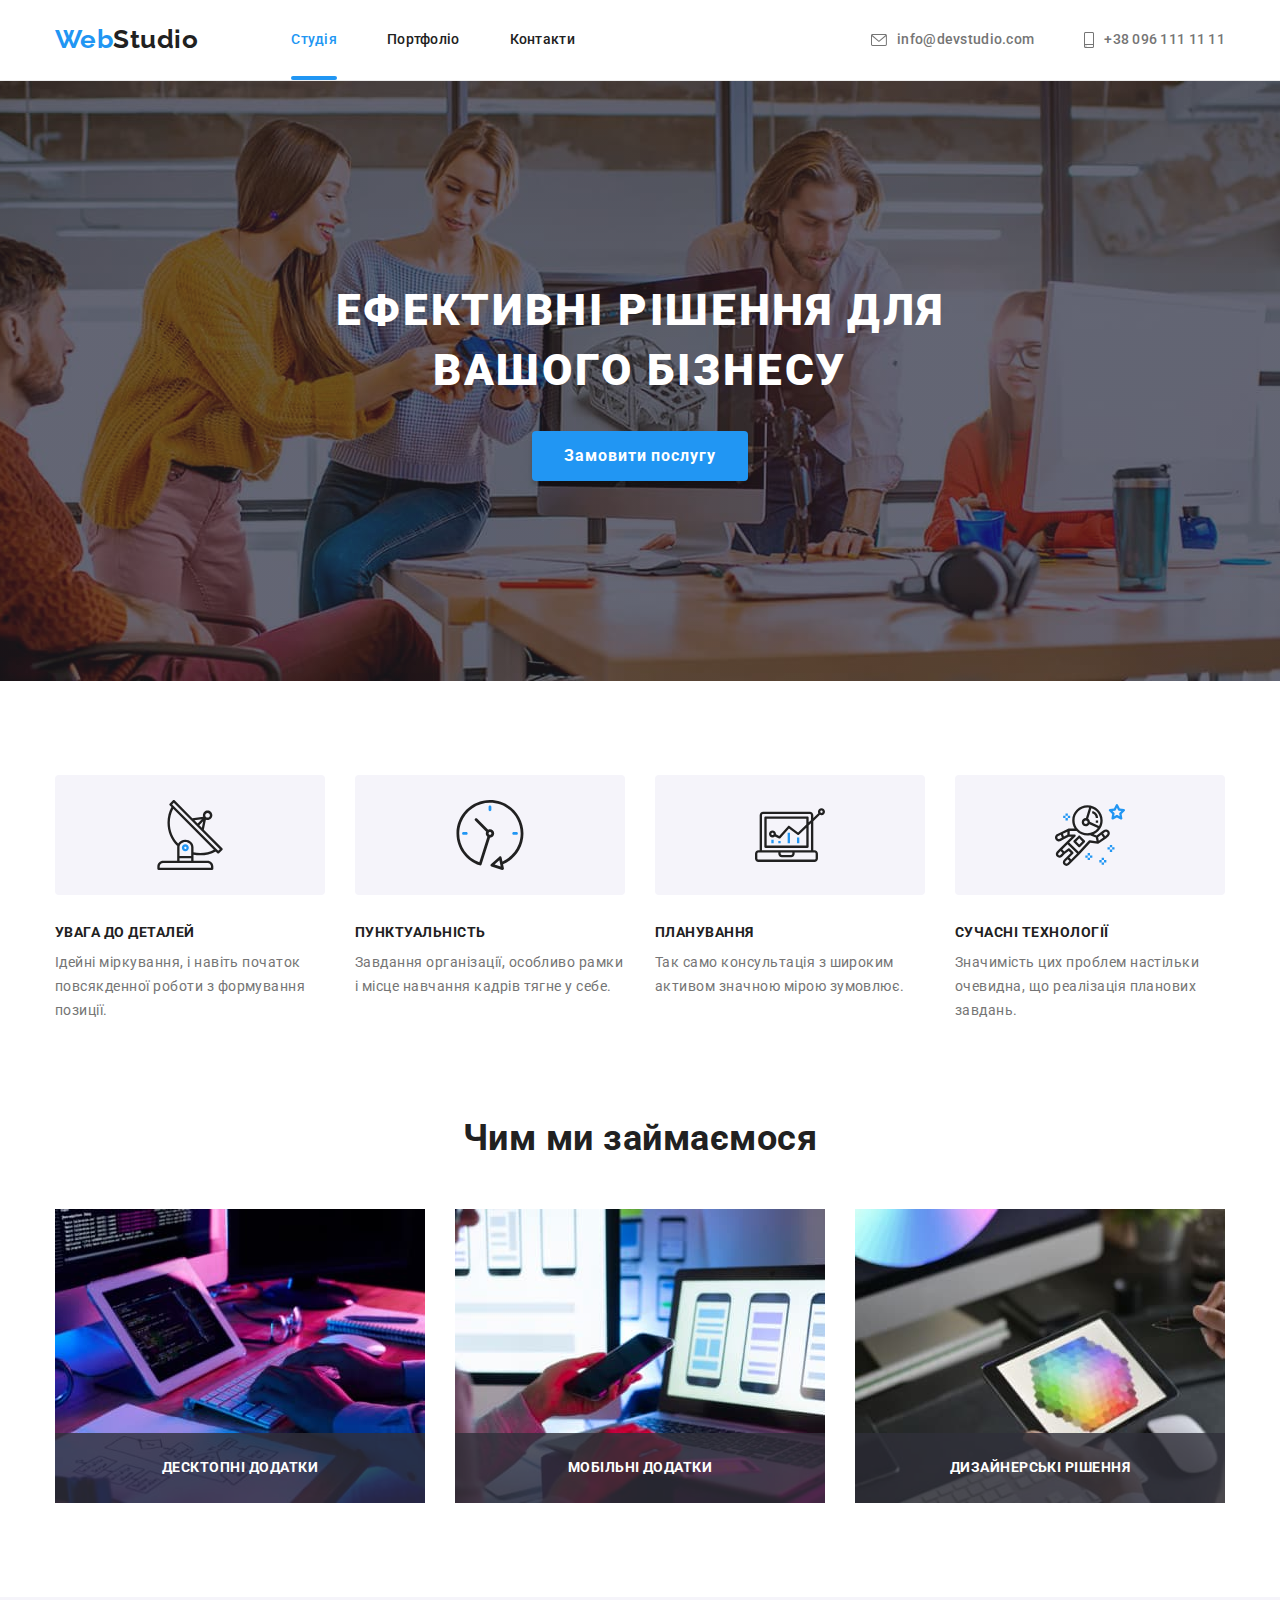
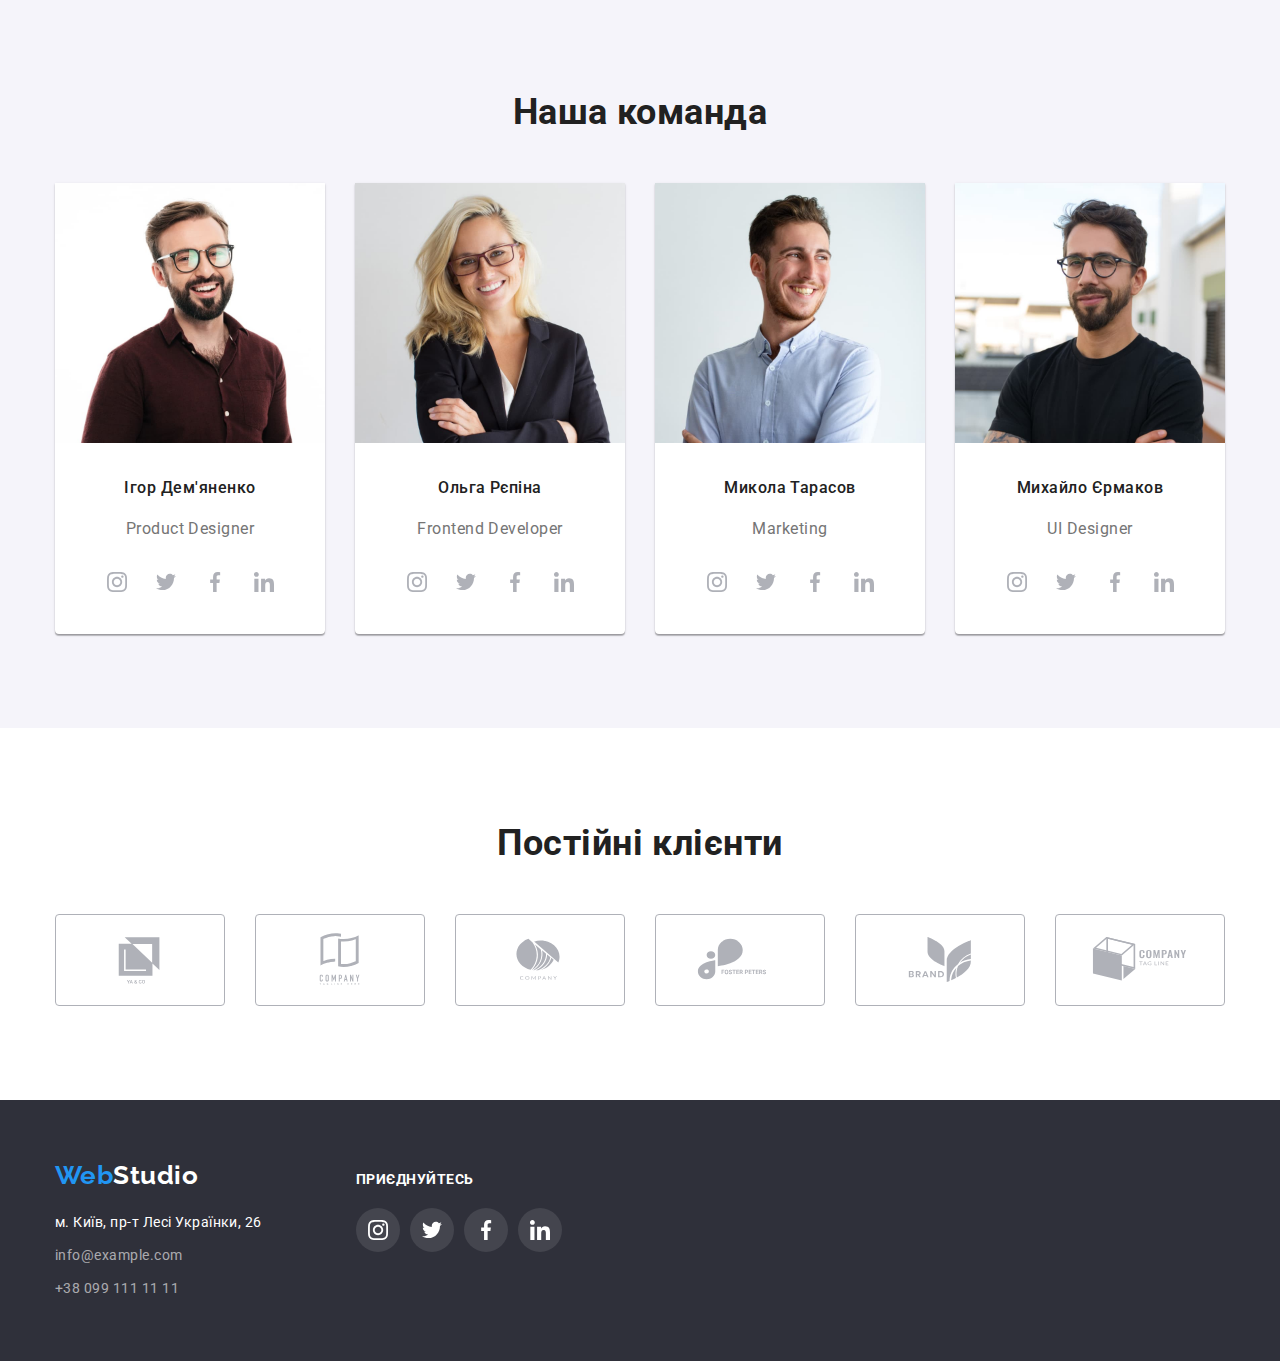
==== commit d72b29e8: "added class is-hidden" ====
--- a/index.html
+++ b/index.html
@@ -396,7 +396,7 @@
             <!-- </div> -->
         </div> 
     </footer>
-    <div class="backdrop" data-modal>
+    <div class="backdrop is-hidden" data-modal>
         <div class="modal">
             <button type="button" class="button-modal-close" data-modal-close>
                 <svg class="icon-close">
